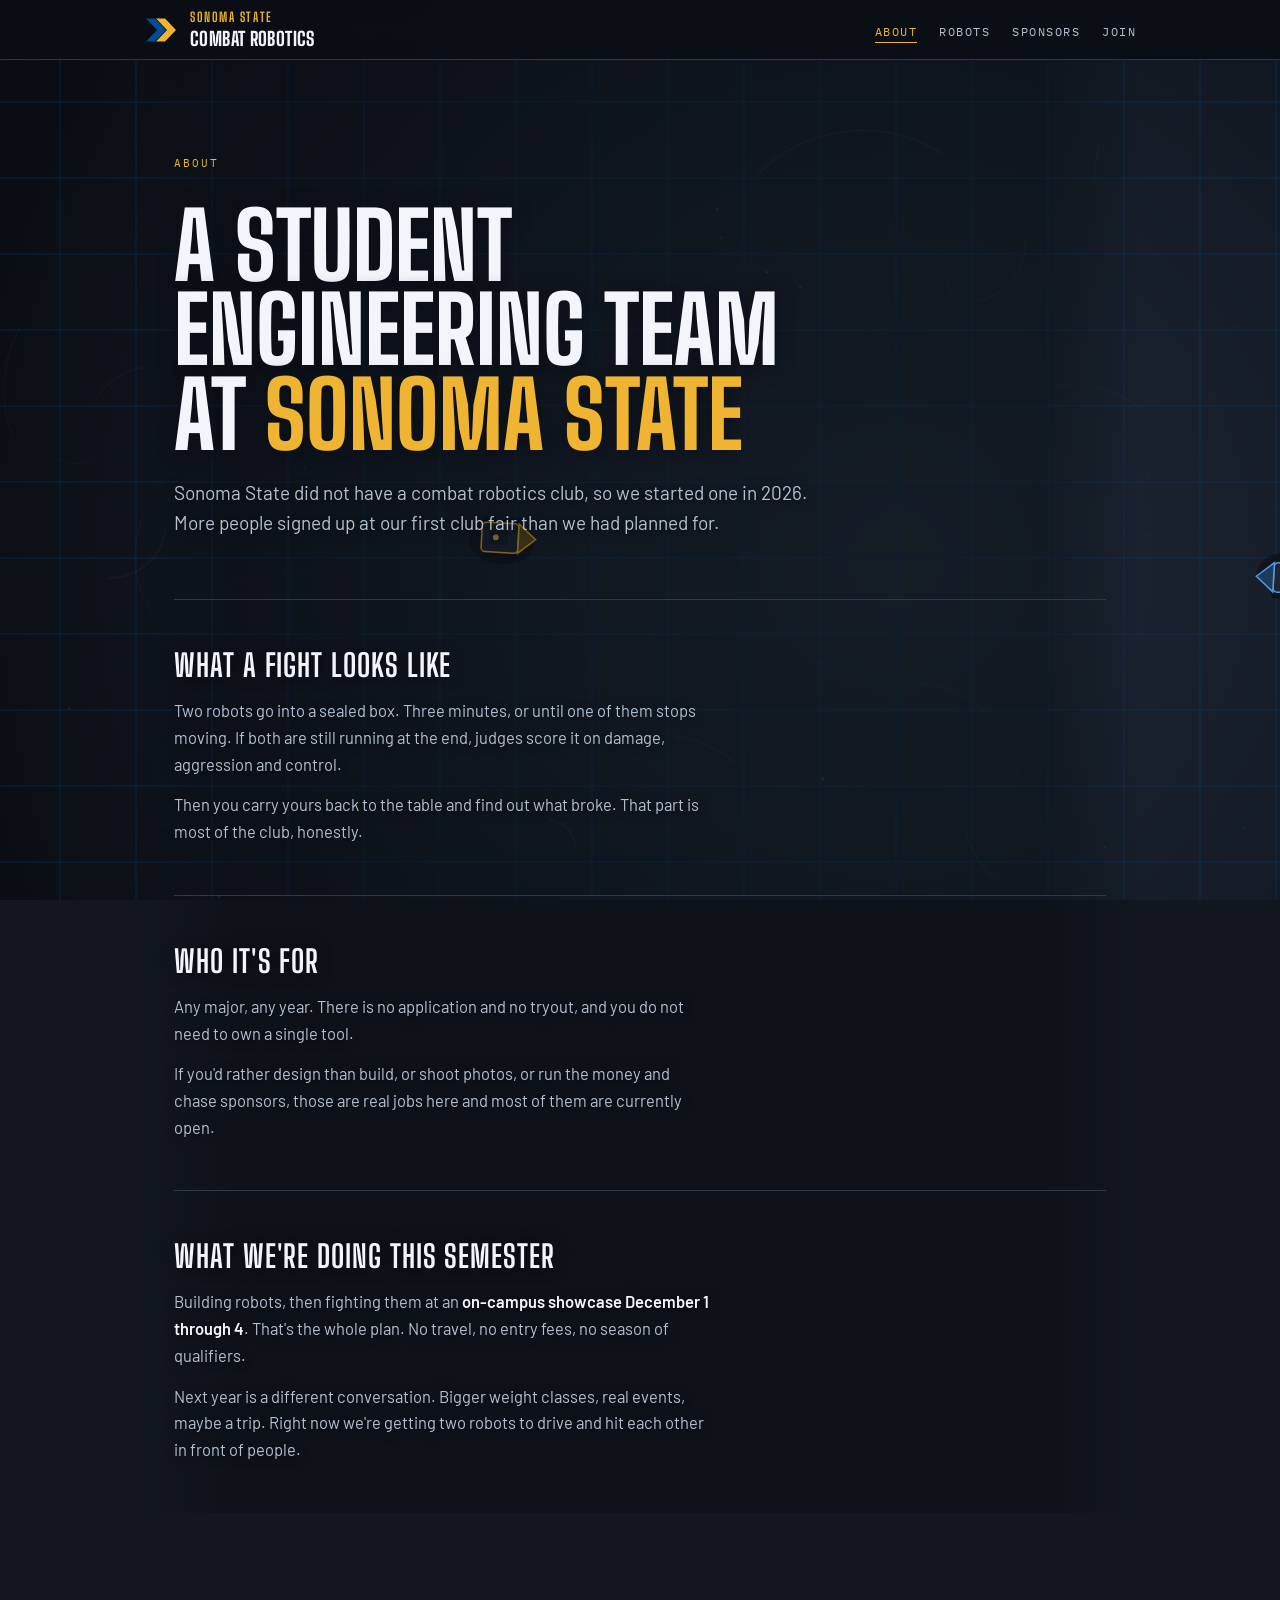
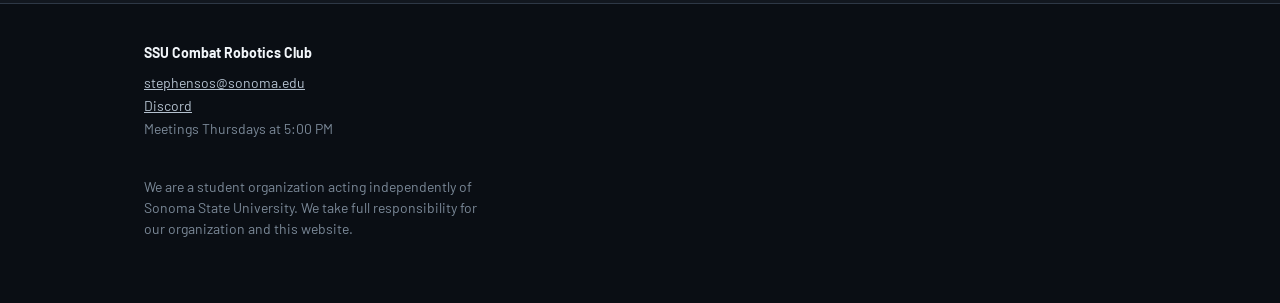
==== about.html @ 4add6116 "Club website: five pages, animated arena background, sponsorship page Plain HTML/CSS/JS with no buil" ====
<!doctype html>
<html lang="en">
<head>
<meta charset="utf-8">
<meta name="viewport" content="width=device-width, initial-scale=1">
<title>About | SSU Combat Robotics</title>
<meta name="description" content="Who we are: a student engineering team at Sonoma State University, founded in 2026.">
<meta property="og:title" content="About | SSU Combat Robotics">
<meta property="og:description" content="Who we are: a student engineering team at Sonoma State University, founded in 2026.">
<meta property="og:type" content="website">
<link rel="icon" href="favicon.svg" type="image/svg+xml">
<link rel="preconnect" href="https://fonts.googleapis.com">
<link rel="preconnect" href="https://fonts.gstatic.com" crossorigin>
<link rel="stylesheet" href="https://fonts.googleapis.com/css2?family=Barlow:wght@400;500;600&amp;family=Big+Shoulders+Display:wght@600;700;800&amp;family=IBM+Plex+Mono:wght@400;500&amp;display=swap">
<link rel="stylesheet" href="css/styles.css">
</head>
<body>

<svg width="0" height="0" style="position:absolute" aria-hidden="true"><defs>
  <path id="chev-back" d="M8,14 L44,14 L88,60 L44,106 L8,106 L52,60 Z"/>
  <path id="chev-fore" d="M48,14 L84,14 L128,60 L84,106 L48,106 L92,60 Z"/>
</defs></svg>

<canvas id="bg" aria-hidden="true"></canvas>

<nav class="nav">
  <div class="nav-inner">
    <a class="mark" href="index.html">
      <svg class="mark-glyph" viewBox="0 0 136 120" role="img" aria-label="SSU Combat Robotics"><use href="#chev-back" fill="#004C97"/><use href="#chev-fore" fill="#EFB532"/></svg>
      <span class="mark-type"><span class="mt1">Sonoma State</span><span class="mt2">Combat Robotics</span></span>
    </a>
    <ul class="nav-links">
      <li><a href="about.html" aria-current="page">About</a></li>
      <li><a href="robots.html">Robots</a></li>
      <li><a href="sponsors.html">Sponsors</a></li>
      <li><a href="join.html">Join</a></li>
    </ul>
  </div>
</nav>

<div class="page">
  <div class="sheet">
    <div class="pagebody">

      <div class="hero">
        <p class="mono" style="color:var(--gold)">About</p>
        <h1>A student engineering team at <em>Sonoma State</em></h1>
        <p class="lede">Sonoma State did not have a combat robotics club, so we started one in
          2026. More people signed up at our first club fair than we had planned for.</p>
      </div>

      <section class="sec">
        <h2>What a fight looks like</h2>
        <div class="body">
          <p>Two robots go into a sealed box. Three minutes, or until one of them stops moving.
            If both are still running at the end, judges score it on damage, aggression and
            control.</p>
          <p>Then you carry yours back to the table and find out what broke. That part is most of
            the club, honestly.</p>
        </div>
      </section>

      <section class="sec">
        <h2>Who it's for</h2>
        <div class="body">
          <p>Any major, any year. There is no application and no tryout, and you do not need to
            own a single tool.</p>
          <p>If you'd rather design than build, or shoot photos, or run the money and chase
            sponsors, those are real jobs here and most of them are currently open.</p>
        </div>
      </section>

      <section class="sec">
        <h2>What we're doing this semester</h2>
        <div class="body">
          <p>Building robots, then fighting them at an <strong>on-campus showcase December 1
            through 4</strong>. That's the whole plan. No travel, no entry fees, no season of
            qualifiers.</p>
          <p>Next year is a different conversation. Bigger weight classes, real events, maybe a
            trip. Right now we're getting two robots to drive and hit each other in front of
            people.</p>
        </div>
      </section>
    </div>
  </div>
</div>

<footer class="footer">
  <div class="footer-inner">
    <div>
      <p style="color:var(--ink)"><strong>SSU Combat Robotics Club</strong></p>
      <p><a href="mailto:stephensos@sonoma.edu">stephensos@sonoma.edu</a><br>
        <a href="https://discord.gg/CHxzKvj9N" target="_blank" rel="noopener noreferrer">Discord</a><br>
        Meetings Thursdays at 5:00 PM</p>
    </div>
    <div>
      <p class="disc">We are a student organization acting independently of Sonoma State
        University. We take full responsibility for our organization and this website.</p>
    </div>
  </div>
</footer>

<script src="js/arena.js"></script>
</body>
</html>
---- css/styles.css ----
/* Single committed theme: a club's own brand, an arena at night, so it
     paints its own ground rather than inheriting the viewer's. */
  :root {
    --arena:  #12171F;
    --deep:   #0A0E14;
    --line:   #2E3846;
    --ink:    #F2F6FA;
    --soft:   #B4C1CF;
    --faint:  #7B8998;
    --gold:   #EFB532;
    --gold-hi:#FFC94A;
    --blue:   #5C9BE0;
  }

  * { box-sizing: border-box; }

  body {
    margin: 0;
    overflow-x: hidden;
    overflow-wrap: break-word;
    background: var(--arena);
    color: var(--ink);
    font-family: "Barlow", system-ui, -apple-system, sans-serif;
    font-size: 16.5px;
    line-height: 1.62;
    -webkit-font-smoothing: antialiased;
  }

  #bg { position: fixed; inset: 0; width: 100%; height: 100%; z-index: 0; display: block; }

  a { color: var(--gold); }
  :is(a, button):focus-visible { outline: 2px solid var(--gold); outline-offset: 3px; }

  .mono {
    font-family: "IBM Plex Mono", ui-monospace, monospace;
    font-size: 11px;
    letter-spacing: .18em;
    text-transform: uppercase;
  }

  /* ---------------- nav ---------------- */

  .nav {
    position: sticky; top: 0; z-index: 30;
    background: rgba(10, 14, 20, .9);
    backdrop-filter: blur(12px);
    border-bottom: 1px solid var(--line);
  }

  .nav-inner {
    max-width: 1040px; margin: 0 auto;
    padding: 11px 24px;
    display: flex; align-items: center; gap: 18px; flex-wrap: wrap;
  }

  .mark { display: flex; align-items: center; text-decoration: none; }
  .mark { gap: 12px; color: var(--gold); }
  .mark-glyph { display: block; height: 30px; width: auto; }
  .mark-type { display: flex; flex-direction: column; gap: 5px; line-height: 1; }
  .mt1 { font-family: "Big Shoulders Display", sans-serif; font-weight: 700; font-size: 13px;
         letter-spacing: .12em; text-transform: uppercase; color: var(--gold); }
  .mt2 { font-family: "Big Shoulders Display", sans-serif; font-weight: 800; font-size: 19px;
         letter-spacing: .02em; text-transform: uppercase; color: var(--ink); }

  .nav-links { margin-left: auto; display: flex; gap: 22px; list-style: none; padding: 0; margin-block: 0; }

  .nav-links a {
    font-family: "IBM Plex Mono", monospace;
    font-size: 11.5px; letter-spacing: .13em; text-transform: uppercase;
    color: var(--soft); text-decoration: none;
    padding-bottom: 3px; border-bottom: 1px solid transparent;
  }

  .nav-links a:hover { color: var(--ink); border-bottom-color: var(--line); }
  .nav-links a[aria-current="page"] { color: var(--gold); border-bottom-color: var(--gold); }

  /* ---------------- page shell ----------------
     The scrim is soft-edged and light, so the arena reads through it and
     down both margins instead of sitting behind a hard-edged panel. */

  .page { position: relative; z-index: 1; max-width: 1040px; margin: 0 auto; padding: 0 24px 90px; }

  .sheet {
    padding: 0 30px;
    background: linear-gradient(90deg,
      rgba(10, 14, 20, 0) 0%,
      rgba(10, 14, 20, .46) 9%,
      rgba(10, 14, 20, .46) 91%,
      rgba(10, 14, 20, 0) 100%);
  }

  .pagebody { animation: fade .34s ease both; }
  @keyframes fade { from { opacity: 0; transform: translateY(8px); } to { opacity: 1; transform: none; } }

  /* ---------------- hero ---------------- */

  .hero { padding: 84px 0 60px; display: flex; flex-direction: column; gap: 20px; }

  h1 {
    font-family: "Big Shoulders Display", "Arial Narrow", sans-serif;
    font-weight: 800;
    font-size: clamp(44px, 8.6vw, 92px);
    line-height: .92;
    text-transform: uppercase;
    text-wrap: balance;
    margin: 0;
    max-width: min(15ch, 100%);
    text-shadow: 0 2px 18px rgba(10, 14, 20, .85);
  }

  h1 em { font-style: normal; color: var(--gold); }

  .lede {
    max-width: min(58ch, 100%); font-size: 19px; color: var(--soft); margin: 0;
    text-shadow: 0 1px 12px rgba(10, 14, 20, .9);
  }

  .cta-row { display: flex; flex-wrap: wrap; gap: 12px; padding-top: 8px; }

  .btn {
    display: inline-flex; align-items: center; gap: 8px;
    padding: 12px 22px;
    font-family: "IBM Plex Mono", monospace;
    font-size: 12px; letter-spacing: .13em; text-transform: uppercase;
    text-decoration: none;
    border: 1px solid var(--gold);
    transition: background .16s ease, transform .16s ease;
  }

  .btn-solid { background: var(--gold); color: var(--deep); font-weight: 500; }
  .btn-solid:hover { background: var(--gold-hi); transform: translateY(-2px); }
  .btn-ghost { background: rgba(10, 14, 20, .55); color: var(--gold); }
  .btn-ghost:hover { background: rgba(239, 181, 50, .16); transform: translateY(-2px); }

  /* ---------------- sections ---------------- */

  .sec { padding: 50px 0; border-top: 1px solid var(--line); }

  h2 {
    font-family: "Big Shoulders Display", sans-serif;
    font-weight: 700; font-size: 31px;
    text-transform: uppercase; letter-spacing: .03em; line-height: 1;
    margin: 0 0 16px;
    text-shadow: 0 1px 14px rgba(10, 14, 20, .8);
  }

  h3 {
    font-family: "Big Shoulders Display", sans-serif;
    font-weight: 700; font-size: 23px;
    text-transform: uppercase; letter-spacing: .04em; line-height: 1;
    margin: 0;
  }

  .body { max-width: min(60ch, 100%); }
  .body p { margin: 0 0 14px; color: var(--soft); text-shadow: 0 1px 10px rgba(10, 14, 20, .8); }
  .body p:last-child { margin-bottom: 0; }
  .body strong { color: var(--ink); font-weight: 600; }

  .season { margin: 26px 0 0; padding-top: 16px; border-top: 1px solid var(--line);
    font-family: "IBM Plex Mono", monospace; font-size: 12px; letter-spacing: .05em;
    color: var(--faint); }

  .more { display: inline-block; margin-top: 6px; font-family: "IBM Plex Mono", monospace; font-size: 11.5px; letter-spacing: .13em; text-transform: uppercase; text-decoration: none; }
  .more:hover { text-decoration: underline; }

  /* ---------------- data ---------------- */

  .rows { border: 1px solid var(--line); margin-top: 22px; }

  .row {
    display: flex; gap: 18px; align-items: baseline;
    padding: 12px 16px; border-bottom: 1px solid var(--line);
    background: rgba(20, 26, 35, .88);
  }

  .row:last-child { border-bottom: 0; }
  .row dt { flex: 0 0 148px; color: var(--faint); font-family: "IBM Plex Mono", monospace; font-size: 11px; letter-spacing: .13em; text-transform: uppercase; }
  .row dd { margin: 0; color: var(--ink); }

  .classes { display: flex; flex-direction: column; gap: 1px; background: var(--line); border: 1px solid var(--line); margin-top: 22px; }
  .cls { background: rgba(20, 26, 35, .88); padding: 15px 17px; display: flex; gap: 16px; flex-wrap: wrap; align-items: baseline; }
  .cls b { font-family: "Big Shoulders Display", sans-serif; font-weight: 700; font-size: 20px; letter-spacing: .03em; text-transform: uppercase; flex: 0 0 130px; }
  .cls.us b { color: var(--gold); }
  .cls span { color: var(--soft); flex: 1; min-width: min(220px, 100%); }

  /* ---------------- cards ---------------- */

  .cards { display: grid; grid-template-columns: repeat(auto-fit, minmax(min(258px, 100%), 1fr)); gap: 14px; }

  .card {
    display: flex; flex-direction: column; gap: 11px; padding: 24px;
    background: rgba(20, 26, 35, .9);
    border: 1px solid var(--line);
    border-top: 3px solid var(--gold);
  }

  .card p { margin: 0; color: var(--soft); flex: 1; }
  .card .btn { align-self: flex-start; }

  .when {
    display: flex; flex-wrap: wrap; gap: 10px 30px;
    padding: 20px 22px; margin-top: 20px;
    background: rgba(20, 26, 35, .9);
    border: 1px solid var(--line);
    border-left: 3px solid var(--gold);
  }

  .when div { display: flex; flex-direction: column; gap: 2px; }
  .when b { font-family: "Big Shoulders Display", sans-serif; font-weight: 700; font-size: 25px; line-height: 1; }
  .when span { color: var(--faint); }


  /* ---------------- sponsorship ---------------- */
  .ask { border:1px solid var(--line); margin-top:20px; }
  .ask-row { display:flex; gap:20px; align-items:baseline; padding:14px 16px;
    border-bottom:1px solid var(--line); background:rgba(20,26,35,.88); }
  .ask-row:last-child { border-bottom:0; }
  .ask-row.top { background:rgba(239,181,50,.09); border-left:3px solid var(--gold); }
  .ask-amt { flex:0 0 88px; text-align:right; font-family:"Big Shoulders Display",sans-serif;
    font-weight:700; font-size:27px; line-height:1; color:var(--gold);
    font-variant-numeric:tabular-nums; }
  .ask-what { color:var(--soft); }
  .ask-what b { color:var(--ink); font-weight:600; }
  .ask-cap { margin-top:10px; font-size:14px; color:var(--faint); }

  .need { padding:20px 22px; margin-top:20px; background:rgba(20,26,35,.9);
    border:1px solid var(--line); border-left:3px solid var(--blue); }
  .need h4 { margin:0 0 10px; font-family:"IBM Plex Mono",monospace; font-size:11px;
    letter-spacing:.15em; text-transform:uppercase; color:var(--blue); }
  .need ul { margin:0; padding-left:19px; display:flex; flex-direction:column; gap:6px; }
  .need li { color:var(--soft); }

  @media (max-width:640px){ .ask-row{flex-direction:column;gap:4px} .ask-amt{flex:none;text-align:left} }

  /* ---------------- footer ---------------- */

  .footer { position: relative; z-index: 1; background: var(--deep); border-top: 1px solid var(--line); }
  .footer-inner { max-width: 1040px; margin: 0 auto; padding: 38px 24px 56px; display: flex; flex-wrap: wrap; gap: 28px; justify-content: space-between; }
  .footer p { margin: 0 0 8px; color: var(--faint); font-size: 14px; max-width: min(44ch, 100%); }
  .footer a { color: var(--soft); }
  .footer a:hover { color: var(--gold); }
  .disc { font-size: 12.5px; line-height: 1.5; }

  mark {
    background: rgba(92, 155, 224, .16);
    color: var(--blue);
    border-bottom: 1px dashed var(--blue);
    padding: 0 3px;
    font-family: "IBM Plex Mono", monospace;
    font-size: .82em;
    letter-spacing: .04em;
  }

  @media (prefers-reduced-motion: reduce) {
    .pagebody { animation: none; }
    * { transition: none !important; }
  }

  @media (max-width: 700px) {
    .sheet { padding: 0 16px; background: rgba(10, 14, 20, .62); }
    .hero { padding: 48px 0 40px; }
    h1 { font-size: clamp(34px, 11vw, 52px); max-width: 100%; }
    .lede { font-size: 17px; }
    .sec { padding: 38px 0; }
    h2 { font-size: 26px; }
    .nav-inner { padding: 10px 16px; gap: 10px; }
    .mark-glyph { height: 25px; }
    .mt2 { font-size: 17px; }
    .btn { padding: 11px 16px; font-size: 11px; }
    .ask-row { flex-direction: column; gap: 3px; }
    .ask-amt { flex: none; text-align: left; font-size: 23px; }
    .when { gap: 10px 20px; padding: 16px 18px; }
    .footer-inner { padding: 30px 16px 44px; gap: 20px; }
    .nav-links { gap: 14px; margin-left: 0; width: 100%; }
    .row { flex-direction: column; gap: 3px; }
    .row dt { flex: none; }
  }
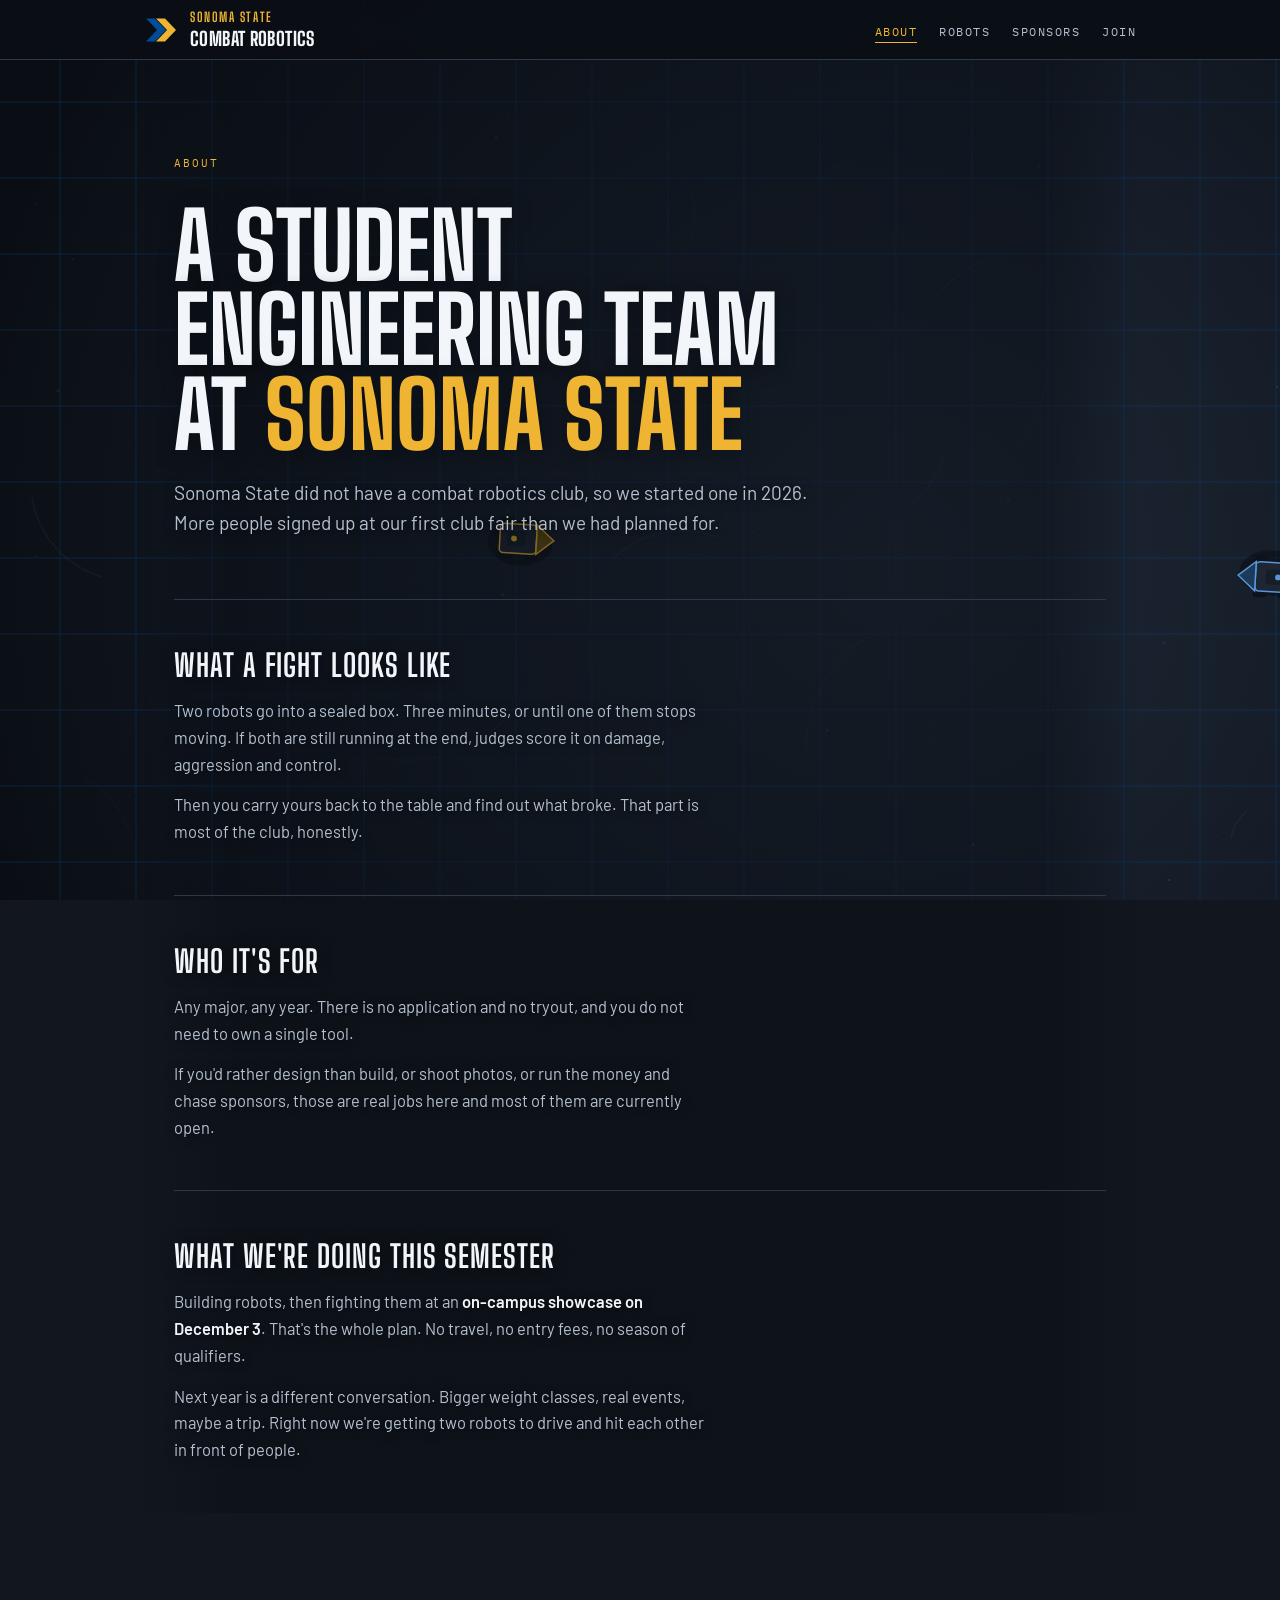
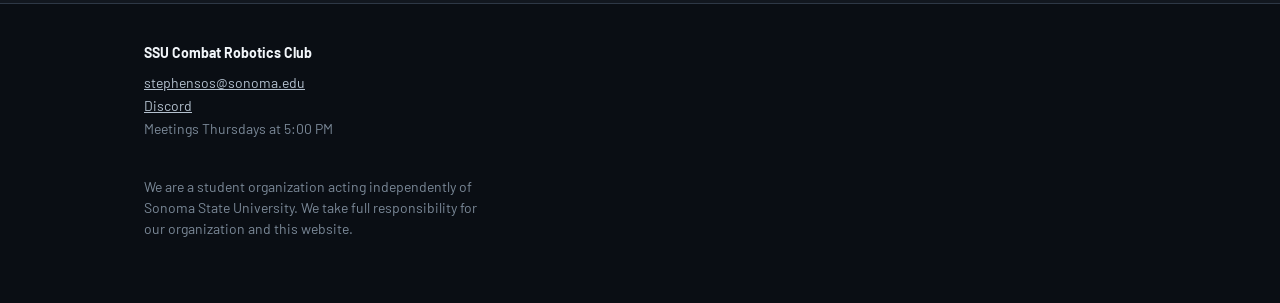
==== commit f7d28b89: "Site: pin the showcase date to December 3 The date was a "December 1-4" range on both the home and a" ====
--- a/about.html
+++ b/about.html
@@ -73,8 +73,8 @@
       <section class="sec">
         <h2>What we're doing this semester</h2>
         <div class="body">
-          <p>Building robots, then fighting them at an <strong>on-campus showcase December 1
-            through 4</strong>. That's the whole plan. No travel, no entry fees, no season of
+          <p>Building robots, then fighting them at an <strong>on-campus showcase on
+            December 3</strong>. That's the whole plan. No travel, no entry fees, no season of
             qualifiers.</p>
           <p>Next year is a different conversation. Bigger weight classes, real events, maybe a
             trip. Right now we're getting two robots to drive and hit each other in front of
--- a/css/styles.css
+++ b/css/styles.css
@@ -150,6 +150,40 @@
     text-transform: uppercase; letter-spacing: .04em; line-height: 1;
     margin: 0;
   }
+
+  .sponsors {
+    display: grid;
+    grid-template-columns: repeat(auto-fit, minmax(min(280px, 100%), 1fr));
+    gap: 14px; margin-top: 24px;
+  }
+
+  .sponsor {
+    display: flex; flex-direction: column; gap: 13px; padding: 26px 24px;
+    background: rgba(20, 26, 35, .9);
+    border: 1px solid var(--line);
+    border-top: 3px solid var(--gold);
+  }
+
+  .sponsor .role {
+    margin: 0;
+    font-family: "IBM Plex Mono", monospace; font-size: 11px;
+    letter-spacing: .09em; text-transform: uppercase; color: var(--gold);
+  }
+
+  /* Fixed height so a card with a logo and a card with a wordmark line up.
+     A logo lockup reads lighter per pixel of height than solid display type, so the
+     image is set taller than the wordmark's cap height on purpose — otherwise the
+     sponsor who actually sent artwork renders smaller than the one who did not. */
+  .sponsor-mark { display: flex; align-items: center; min-height: 64px; }
+  .sponsor-mark img { max-height: 56px; width: auto; max-width: 100%; }
+  .sponsor-mark .wordmark {
+    font-family: "Big Shoulders Display", sans-serif;
+    font-weight: 800; font-size: 25px; line-height: 1.05;
+    text-transform: uppercase; letter-spacing: .03em; color: var(--ink);
+  }
+
+  .sponsor p:not(.role) { margin: 0; color: var(--soft); flex: 1; }
+  .sponsor a { align-self: flex-start; font-size: 13px; }
 
   .body { max-width: min(60ch, 100%); }
   .body p { margin: 0 0 14px; color: var(--soft); text-shadow: 0 1px 10px rgba(10, 14, 20, .8); }
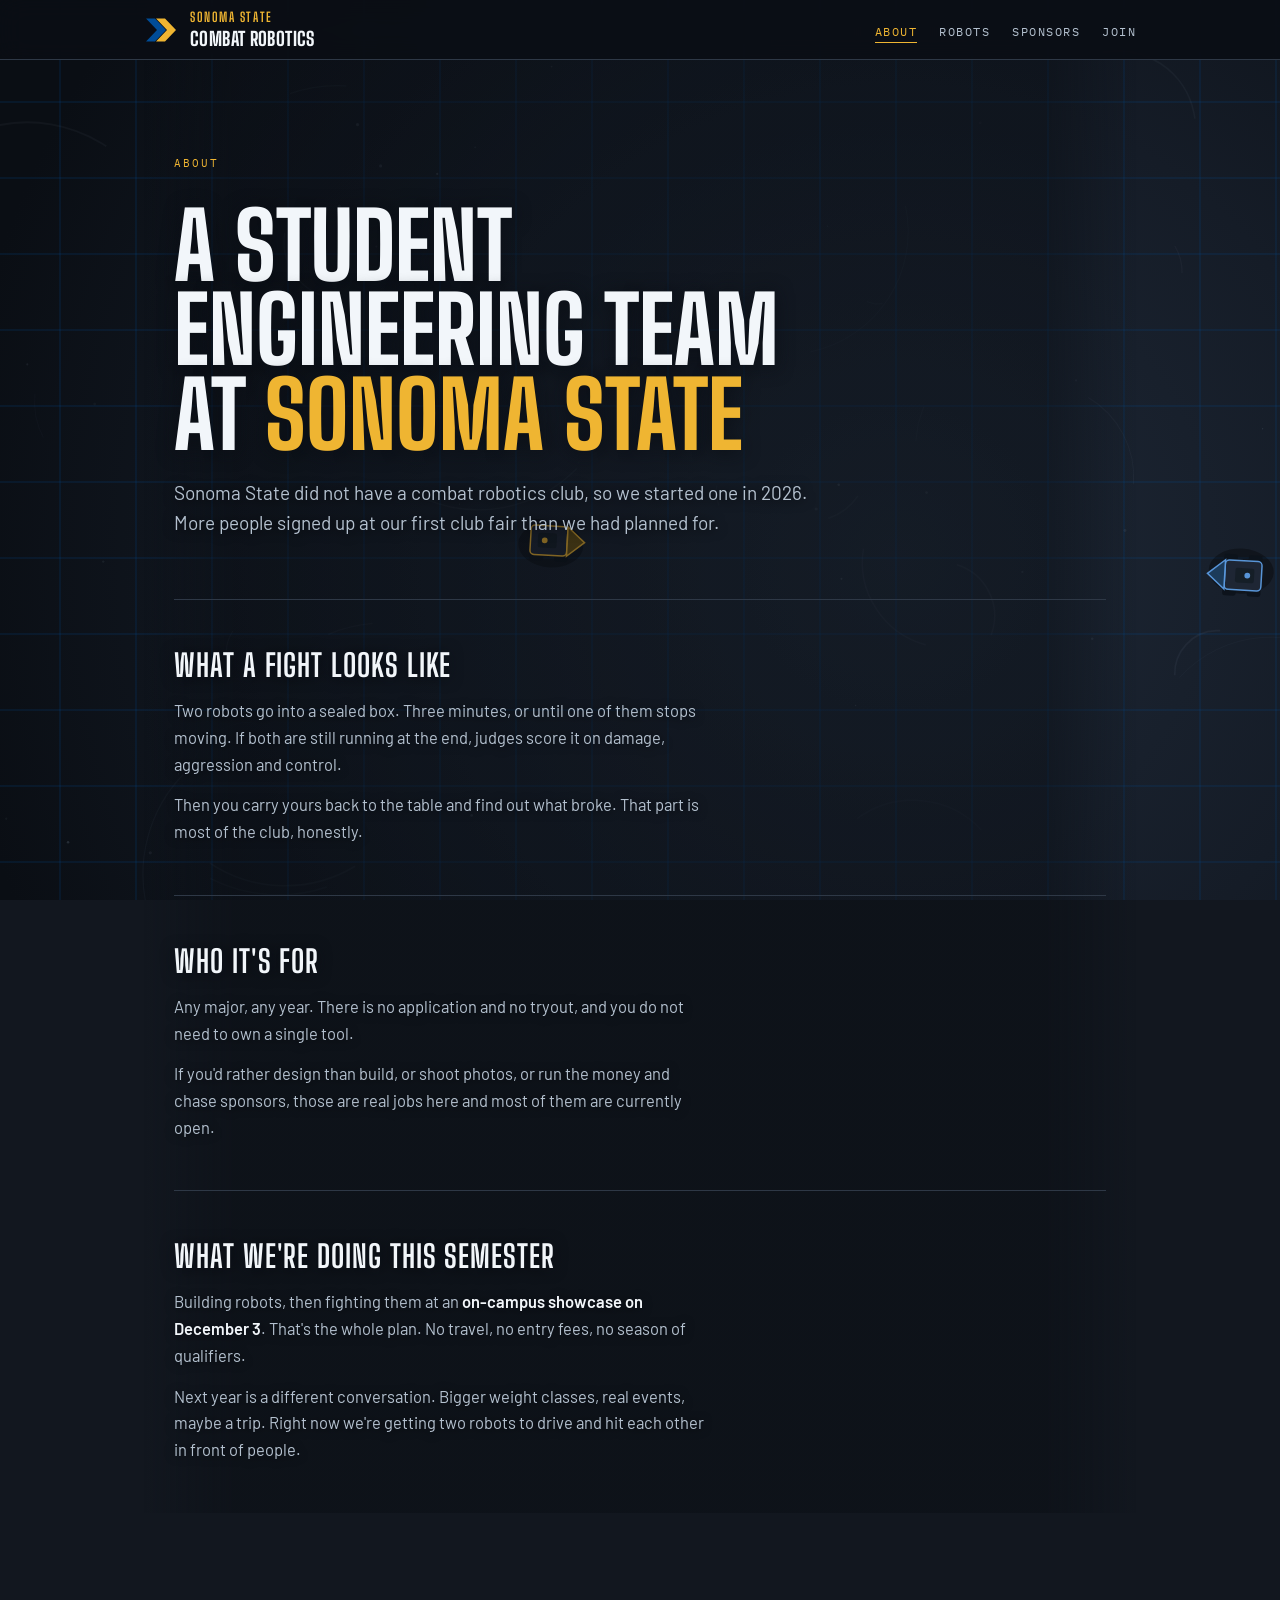
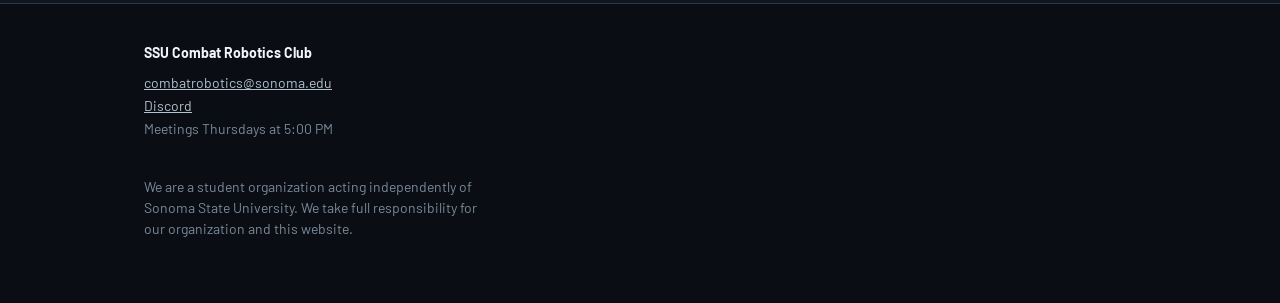
==== commit ba042ae2: "Site: switch contact to the club email address combatrobotics@sonoma.edu replaces stephensos@sonoma." ====
--- a/about.html
+++ b/about.html
@@ -89,7 +89,7 @@
   <div class="footer-inner">
     <div>
       <p style="color:var(--ink)"><strong>SSU Combat Robotics Club</strong></p>
-      <p><a href="mailto:stephensos@sonoma.edu">stephensos@sonoma.edu</a><br>
+      <p><a href="mailto:combatrobotics@sonoma.edu">combatrobotics@sonoma.edu</a><br>
         <a href="https://discord.gg/CHxzKvj9N" target="_blank" rel="noopener noreferrer">Discord</a><br>
         Meetings Thursdays at 5:00 PM</p>
     </div>
--- a/css/styles.css
+++ b/css/styles.css
@@ -151,39 +151,35 @@
     margin: 0;
   }
 
-  .sponsors {
+  /* Sponsor logo wall. Deliberately logos-and-links only: what each sponsor gave is a
+     commercial detail, and collegiate sponsor pages do not publish it. Do not re-add
+     per-sponsor descriptions or tier labels. */
+  /* Uniform tracks, centred as a block, so logos stay the same size as sponsors are added
+     and the grid never strands one logo on its own row edge. No panel behind them: the
+     reference (Berkeley) sits logos directly on the page background. */
+  .sponsor-wall {
     display: grid;
-    grid-template-columns: repeat(auto-fit, minmax(min(280px, 100%), 1fr));
-    gap: 14px; margin-top: 24px;
-  }
-
-  .sponsor {
-    display: flex; flex-direction: column; gap: 13px; padding: 26px 24px;
-    background: rgba(20, 26, 35, .9);
-    border: 1px solid var(--line);
-    border-top: 3px solid var(--gold);
-  }
-
-  .sponsor .role {
-    margin: 0;
-    font-family: "IBM Plex Mono", monospace; font-size: 11px;
-    letter-spacing: .09em; text-transform: uppercase; color: var(--gold);
-  }
-
-  /* Fixed height so a card with a logo and a card with a wordmark line up.
-     A logo lockup reads lighter per pixel of height than solid display type, so the
-     image is set taller than the wordmark's cap height on purpose — otherwise the
-     sponsor who actually sent artwork renders smaller than the one who did not. */
-  .sponsor-mark { display: flex; align-items: center; min-height: 64px; }
-  .sponsor-mark img { max-height: 56px; width: auto; max-width: 100%; }
-  .sponsor-mark .wordmark {
+    grid-template-columns: repeat(auto-fit, minmax(170px, 215px));
+    justify-content: center; align-items: center; justify-items: center;
+    gap: 34px 46px;
+    margin-top: 32px;
+  }
+
+  .sponsor-logo {
+    display: flex; align-items: center; min-height: 58px;
+    text-decoration: none;
+    opacity: .9; transition: opacity .16s ease;
+  }
+  .sponsor-logo:hover, .sponsor-logo:focus-visible { opacity: 1; }
+  .sponsor-logo img { max-height: 56px; width: auto; max-width: 100%; }
+
+  /* Typographic stand-in for a sponsor who has not sent artwork yet. */
+  .sponsor-logo .wordmark {
     font-family: "Big Shoulders Display", sans-serif;
-    font-weight: 800; font-size: 25px; line-height: 1.05;
-    text-transform: uppercase; letter-spacing: .03em; color: var(--ink);
-  }
-
-  .sponsor p:not(.role) { margin: 0; color: var(--soft); flex: 1; }
-  .sponsor a { align-self: flex-start; font-size: 13px; }
+    font-weight: 800; font-size: 27px; line-height: 1;
+    text-transform: uppercase; letter-spacing: .03em;
+    color: var(--ink);
+  }
 
   .body { max-width: min(60ch, 100%); }
   .body p { margin: 0 0 14px; color: var(--soft); text-shadow: 0 1px 10px rgba(10, 14, 20, .8); }
